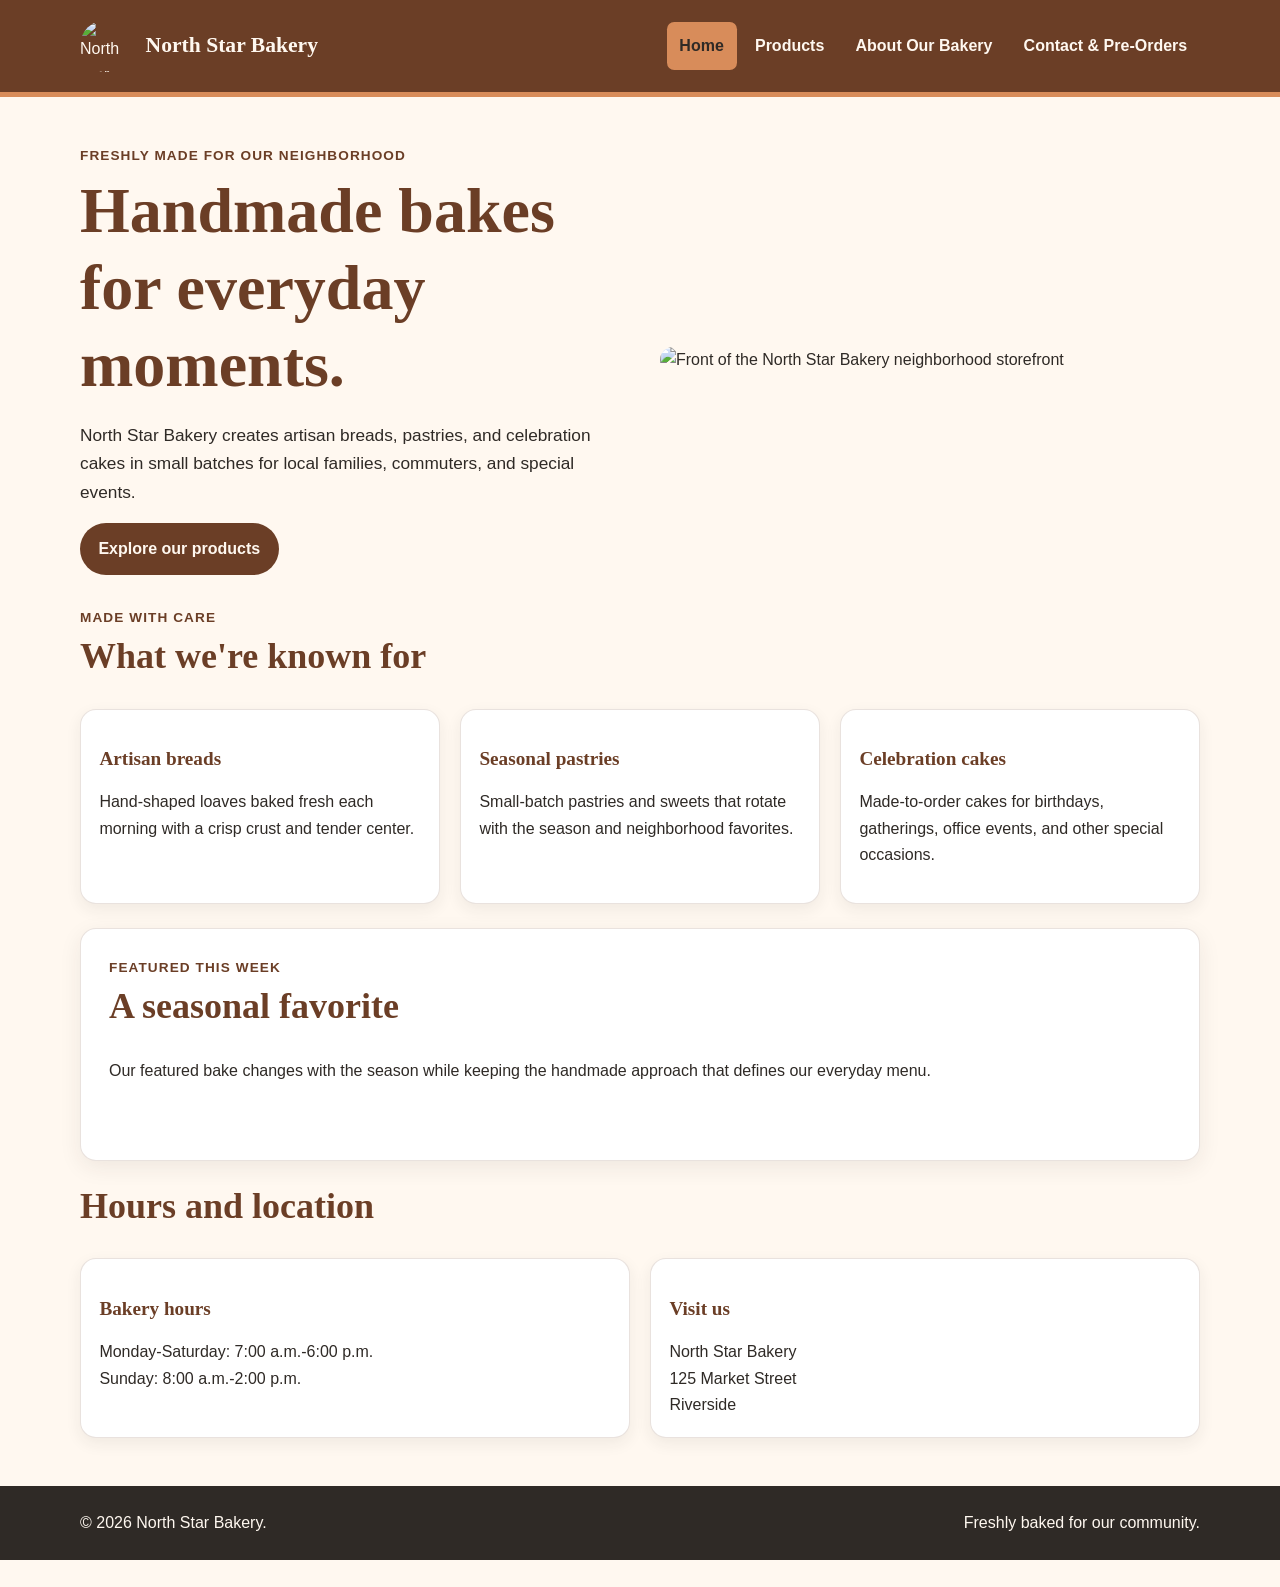
==== index.html @ ec5cc8cc "Add files via upload" ====
<!DOCTYPE html>
<html lang="en">
<head>
  <meta charset="UTF-8">
  <meta name="viewport" content="width=device-width, initial-scale=1.0">
  <title>North Star Bakery | Home</title>
  <link rel="stylesheet" href="styles.css">
</head>
<body>
  <a class="skip-link" href="#main-content">Skip to main content</a>
  <header class="site-header">
    <div class="header-inner">
      <div class="brand">
        <img src="assets/bakery-logo.svg" alt="North Star Bakery logo">
        <p class="brand-name">North Star Bakery</p>
      </div>
      <nav aria-label="Main navigation">
        <ul>
          <li><a href="index.html" aria-current="page">Home</a></li>
          <li><a href="products.html">Products</a></li>
          <li><a href="about.html">About Our Bakery</a></li>
          <li><a href="contact.html">Contact &amp; Pre-Orders</a></li>
        </ul>
      </nav>
    </div>
  </header>

  <main id="main-content">
    <section class="hero">
      <div class="hero-copy">
        <p class="eyebrow">Freshly made for our neighborhood</p>
        <h1>Handmade bakes for everyday moments.</h1>
        <p class="lead">North Star Bakery creates artisan breads, pastries, and celebration cakes in small batches for local families, commuters, and special events.</p>
        <a class="button" href="products.html">Explore our products</a>
      </div>
      <div class="hero-media">
        <img src="assets/bakery-storefront.svg" alt="Front of the North Star Bakery neighborhood storefront">
      </div>
    </section>

    <section aria-labelledby="known-for-heading">
      <p class="eyebrow">Made with care</p>
      <h2 id="known-for-heading">What we're known for</h2>
      <div class="feature-grid">
        <article class="card">
          <h3>Artisan breads</h3>
          <p>Hand-shaped loaves baked fresh each morning with a crisp crust and tender center.</p>
        </article>
        <article class="card">
          <h3>Seasonal pastries</h3>
          <p>Small-batch pastries and sweets that rotate with the season and neighborhood favorites.</p>
        </article>
        <article class="card">
          <h3>Celebration cakes</h3>
          <p>Made-to-order cakes for birthdays, gatherings, office events, and other special occasions.</p>
        </article>
      </div>
    </section>

    <section class="section-card" aria-labelledby="featured-heading">
      <div class="page-intro">
        <div>
          <p class="eyebrow">Featured this week</p>
          <h2 id="featured-heading">A seasonal favorite</h2>
          <p>Our featured bake changes with the season while keeping the handmade approach that defines our everyday menu.</p>
        </div>
        <picture>
          <source media="(min-width: 768px)" srcset="assets/bakery-feature-large.svg">
          <img src="assets/bakery-feature-small.svg" alt="Seasonal pastry featured by North Star Bakery this week">
        </picture>
      </div>
    </section>

    <section aria-labelledby="visit-heading">
      <h2 id="visit-heading">Hours and location</h2>
      <div class="info-grid">
        <div class="card">
          <h3>Bakery hours</h3>
          <p>Monday-Saturday: 7:00 a.m.-6:00 p.m.<br>Sunday: 8:00 a.m.-2:00 p.m.</p>
        </div>
        <div class="card">
          <h3>Visit us</h3>
          <address>North Star Bakery<br>125 Market Street<br>Riverside</address>
        </div>
      </div>
    </section>
  </main>

  <footer class="site-footer">
    <div class="footer-inner">
      <p>&copy; 2026 North Star Bakery.</p>
      <p>Freshly baked for our community.</p>
    </div>
  </footer>
</body>
</html>
---- styles.css ----
:root {
  --cream: #fff8f0;
  --brown: #6b3e26;
  --terracotta: #d88c5a;
  --charcoal: #2f2a26;
}

* {
  box-sizing: border-box;
}

html {
  scroll-behavior: smooth;
}

body {
  margin: 0;
  font-family: Arial, Helvetica, sans-serif;
  color: var(--charcoal);
  background: var(--cream);
  line-height: 1.65;
}

img,
picture,
video {
  display: block;
  max-width: 100%;
}

img,
video {
  border-radius: 0.9rem;
}

a {
  color: var(--brown);
}

a:hover,
a:focus-visible {
  color: var(--terracotta);
}

.skip-link {
  position: absolute;
  left: -9999px;
  top: 0;
}

.skip-link:focus {
  left: 1rem;
  top: 1rem;
  z-index: 1000;
  padding: 0.75rem 1rem;
  background: var(--charcoal);
  color: var(--cream);
  border-radius: 0.5rem;
}

.site-header {
  background: var(--brown);
  color: var(--cream);
  border-bottom: 0.35rem solid var(--terracotta);
}

.header-inner,
main,
.footer-inner {
  width: min(92%, 70rem);
  margin-inline: auto;
}

.header-inner {
  padding: 1.25rem 0;
}

.brand {
  display: flex;
  align-items: center;
  gap: 0.85rem;
  margin-bottom: 1rem;
}

.brand img {
  width: 3.25rem;
  height: 3.25rem;
  border-radius: 50%;
}

.brand-name {
  margin: 0;
  font-family: Georgia, 'Times New Roman', serif;
  font-size: 1.35rem;
  font-weight: 700;
}

nav ul {
  display: flex;
  flex-direction: column;
  gap: 0.35rem;
  list-style: none;
  padding: 0;
  margin: 0;
}

nav a {
  display: block;
  padding: 0.65rem 0.8rem;
  border-radius: 0.45rem;
  color: var(--cream);
  text-decoration: none;
  font-weight: 700;
}

nav a:hover,
nav a:focus-visible,
nav a[aria-current='page'] {
  background: var(--terracotta);
  color: var(--charcoal);
}

main {
  padding: 2rem 0 3rem;
}

.hero,
.page-intro {
  display: flex;
  flex-direction: column;
  gap: 1.25rem;
  align-items: stretch;
  margin-bottom: 2rem;
}

.hero-copy,
.hero-media {
  flex: 1 1 0;
}

.eyebrow {
  margin: 0 0 0.35rem;
  color: var(--brown);
  font-size: 0.85rem;
  font-weight: 800;
  text-transform: uppercase;
  letter-spacing: 0.08em;
}

h1,
h2,
h3 {
  font-family: Georgia, 'Times New Roman', serif;
  color: var(--brown);
  line-height: 1.2;
}

h1 {
  margin: 0 0 0.8rem;
  font-size: clamp(2.1rem, 8vw, 4rem);
}

h2 {
  margin-top: 0;
  font-size: clamp(1.55rem, 5vw, 2.25rem);
}

h3 {
  font-size: 1.2rem;
}

.lead {
  font-size: 1.08rem;
}

.button,
button {
  display: inline-block;
  border: 0;
  border-radius: 999px;
  background: var(--brown);
  color: var(--cream);
  padding: 0.8rem 1.15rem;
  font: inherit;
  font-weight: 800;
  text-decoration: none;
  cursor: pointer;
}

.button:hover,
.button:focus-visible,
button:hover,
button:focus-visible {
  background: var(--terracotta);
  color: var(--charcoal);
}

.section-card {
  background: white;
  border: 1px solid rgba(107, 62, 38, 0.15);
  border-radius: 1rem;
  padding: 1.25rem;
  margin: 1.5rem 0;
  box-shadow: 0 0.4rem 1.4rem rgba(47, 42, 38, 0.08);
}

.feature-grid,
.product-grid,
.info-grid,
.about-grid {
  display: flex;
  flex-direction: column;
  gap: 1.25rem;
}

.card {
  flex: 1 1 0;
  background: white;
  border: 1px solid rgba(107, 62, 38, 0.15);
  border-radius: 1rem;
  padding: 1.15rem;
  box-shadow: 0 0.35rem 1rem rgba(47, 42, 38, 0.07);
}

.card img {
  width: 100%;
  aspect-ratio: 4 / 3;
  object-fit: cover;
  margin-bottom: 1rem;
}

figure {
  margin: 1.25rem 0;
}

figcaption {
  margin-top: 0.65rem;
  font-size: 0.94rem;
  color: var(--charcoal);
}

.price {
  font-weight: 800;
  color: var(--brown);
}

.highlight {
  border-left: 0.35rem solid var(--terracotta);
  padding-left: 1rem;
}

form {
  display: flex;
  flex-direction: column;
  gap: 1.25rem;
}

fieldset {
  border: 1px solid rgba(107, 62, 38, 0.25);
  border-radius: 0.8rem;
  padding: 1rem;
}

legend {
  padding: 0 0.45rem;
  color: var(--brown);
  font-family: Georgia, 'Times New Roman', serif;
  font-weight: 700;
}

.form-grid {
  display: flex;
  flex-direction: column;
  gap: 1rem;
}

.form-group {
  flex: 1 1 0;
}

label {
  display: block;
  margin-bottom: 0.35rem;
  font-weight: 700;
}

input,
textarea,
select {
  width: 100%;
  border: 1px solid rgba(47, 42, 38, 0.35);
  border-radius: 0.45rem;
  background: white;
  color: var(--charcoal);
  padding: 0.7rem;
  font: inherit;
}

input:focus,
textarea:focus,
select:focus {
  outline: 0.2rem solid rgba(216, 140, 90, 0.45);
  border-color: var(--brown);
}

.radio-row {
  display: flex;
  flex-wrap: wrap;
  gap: 1rem;
}

.radio-option {
  display: flex;
  align-items: center;
  gap: 0.4rem;
}

.radio-option input {
  width: auto;
}

.radio-option label {
  margin: 0;
  font-weight: 400;
}

address {
  font-style: normal;
}

.site-footer {
  background: var(--charcoal);
  color: var(--cream);
}

.footer-inner {
  padding: 1.5rem 0;
  display: flex;
  flex-direction: column;
  gap: 0.35rem;
}

.footer-inner p {
  margin: 0;
}

@media (min-width: 48rem) {
  .header-inner {
    display: flex;
    align-items: center;
    justify-content: space-between;
    gap: 2rem;
  }

  .brand {
    margin-bottom: 0;
  }

  nav ul {
    flex-direction: row;
    align-items: center;
  }

  .hero,
  .page-intro {
    flex-direction: row;
    align-items: center;
    gap: 2.5rem;
  }

  .feature-grid,
  .product-grid,
  .info-grid,
  .about-grid {
    flex-direction: row;
    align-items: stretch;
  }

  .form-grid {
    flex-direction: row;
  }

  .footer-inner {
    flex-direction: row;
    justify-content: space-between;
    align-items: center;
  }

  main {
    padding-top: 3rem;
  }

  .section-card {
    padding: 1.75rem;
  }
}
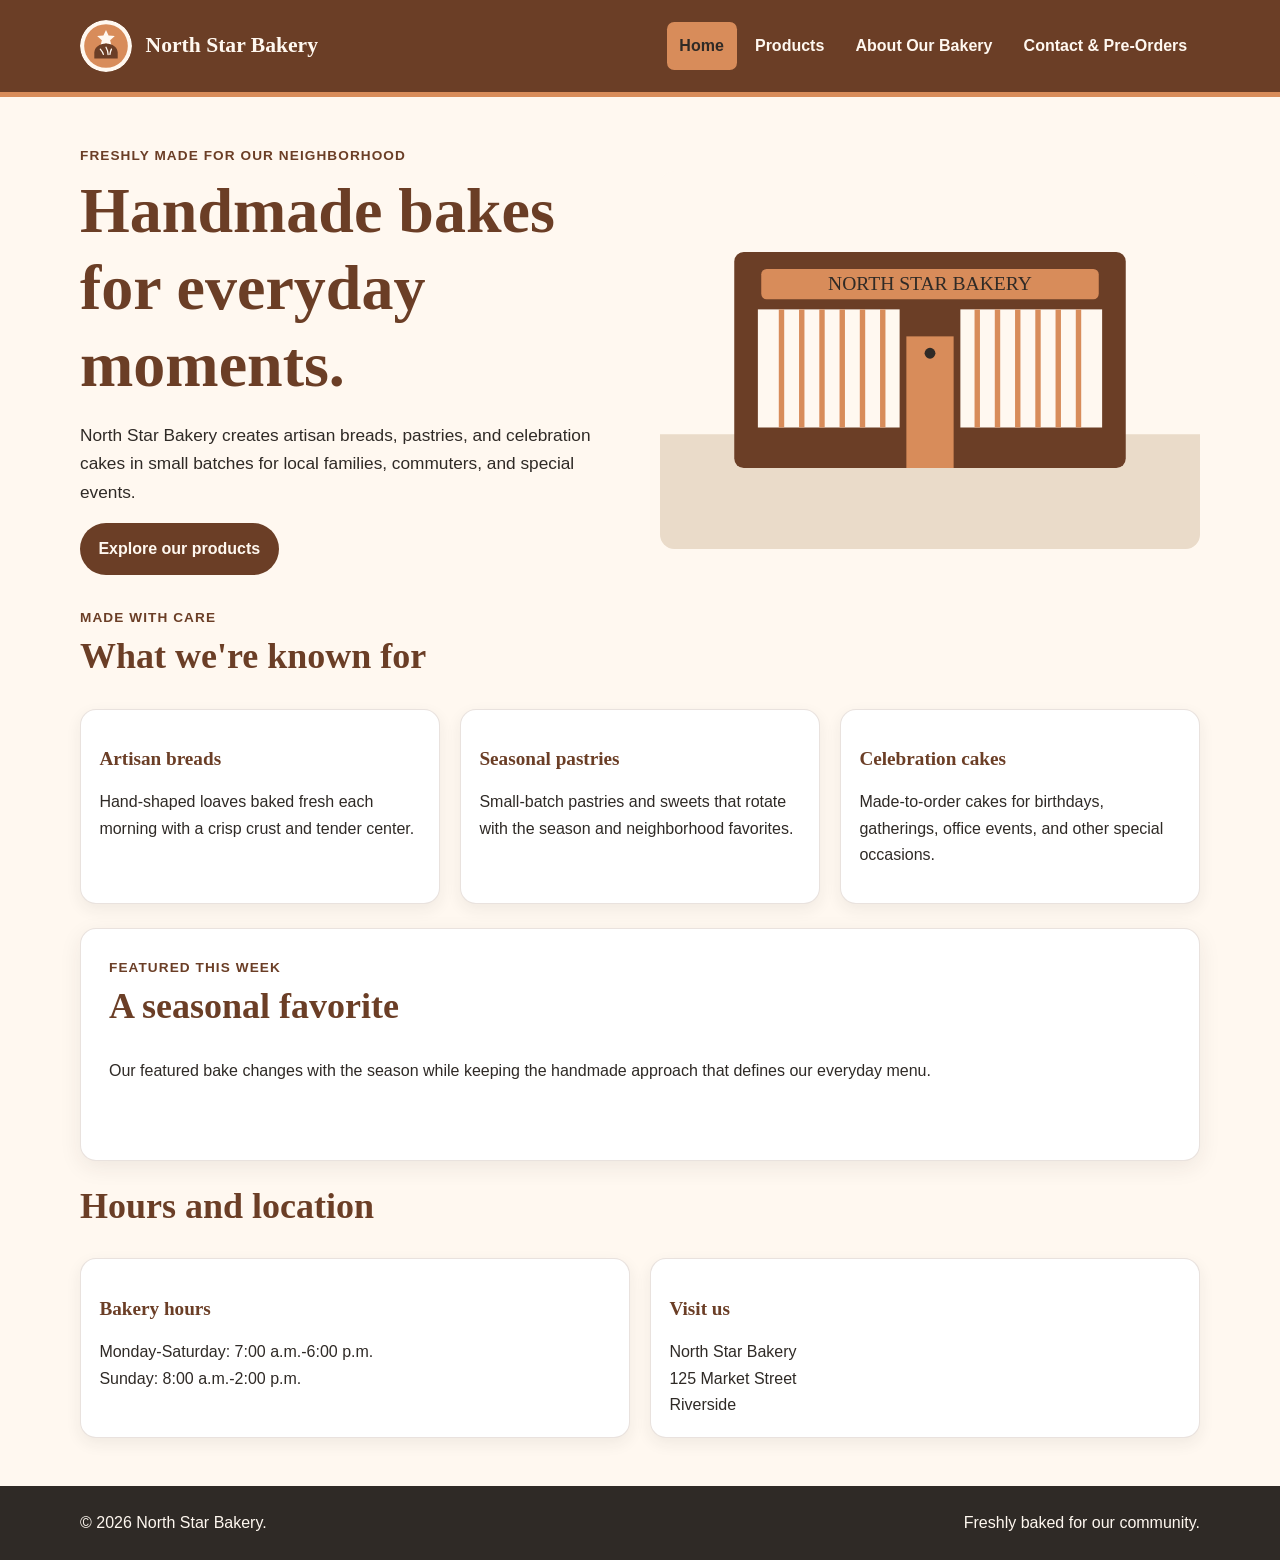
==== commit adc1dca2: "Add files via upload" ====
--- a/index.html
+++ b/index.html
@@ -11,7 +11,7 @@
   <header class="site-header">
     <div class="header-inner">
       <div class="brand">
-        <img src="assets/bakery-logo.svg" alt="North Star Bakery logo">
+        <img src="bakery-logo.svg" alt="North Star Bakery logo">
         <p class="brand-name">North Star Bakery</p>
       </div>
       <nav aria-label="Main navigation">
@@ -34,7 +34,7 @@
         <a class="button" href="products.html">Explore our products</a>
       </div>
       <div class="hero-media">
-        <img src="assets/bakery-storefront.svg" alt="Front of the North Star Bakery neighborhood storefront">
+        <img src="bakery-storefront.svg" alt="Front of the North Star Bakery neighborhood storefront">
       </div>
     </section>
 
@@ -65,8 +65,8 @@
           <p>Our featured bake changes with the season while keeping the handmade approach that defines our everyday menu.</p>
         </div>
         <picture>
-          <source media="(min-width: 768px)" srcset="assets/bakery-feature-large.svg">
-          <img src="assets/bakery-feature-small.svg" alt="Seasonal pastry featured by North Star Bakery this week">
+          <source media="(min-width: 768px)" srcset="bakery-feature-large.svg">
+          <img src="bakery-feature-small.svg" alt="Seasonal pastry featured by North Star Bakery this week">
         </picture>
       </div>
     </section>
